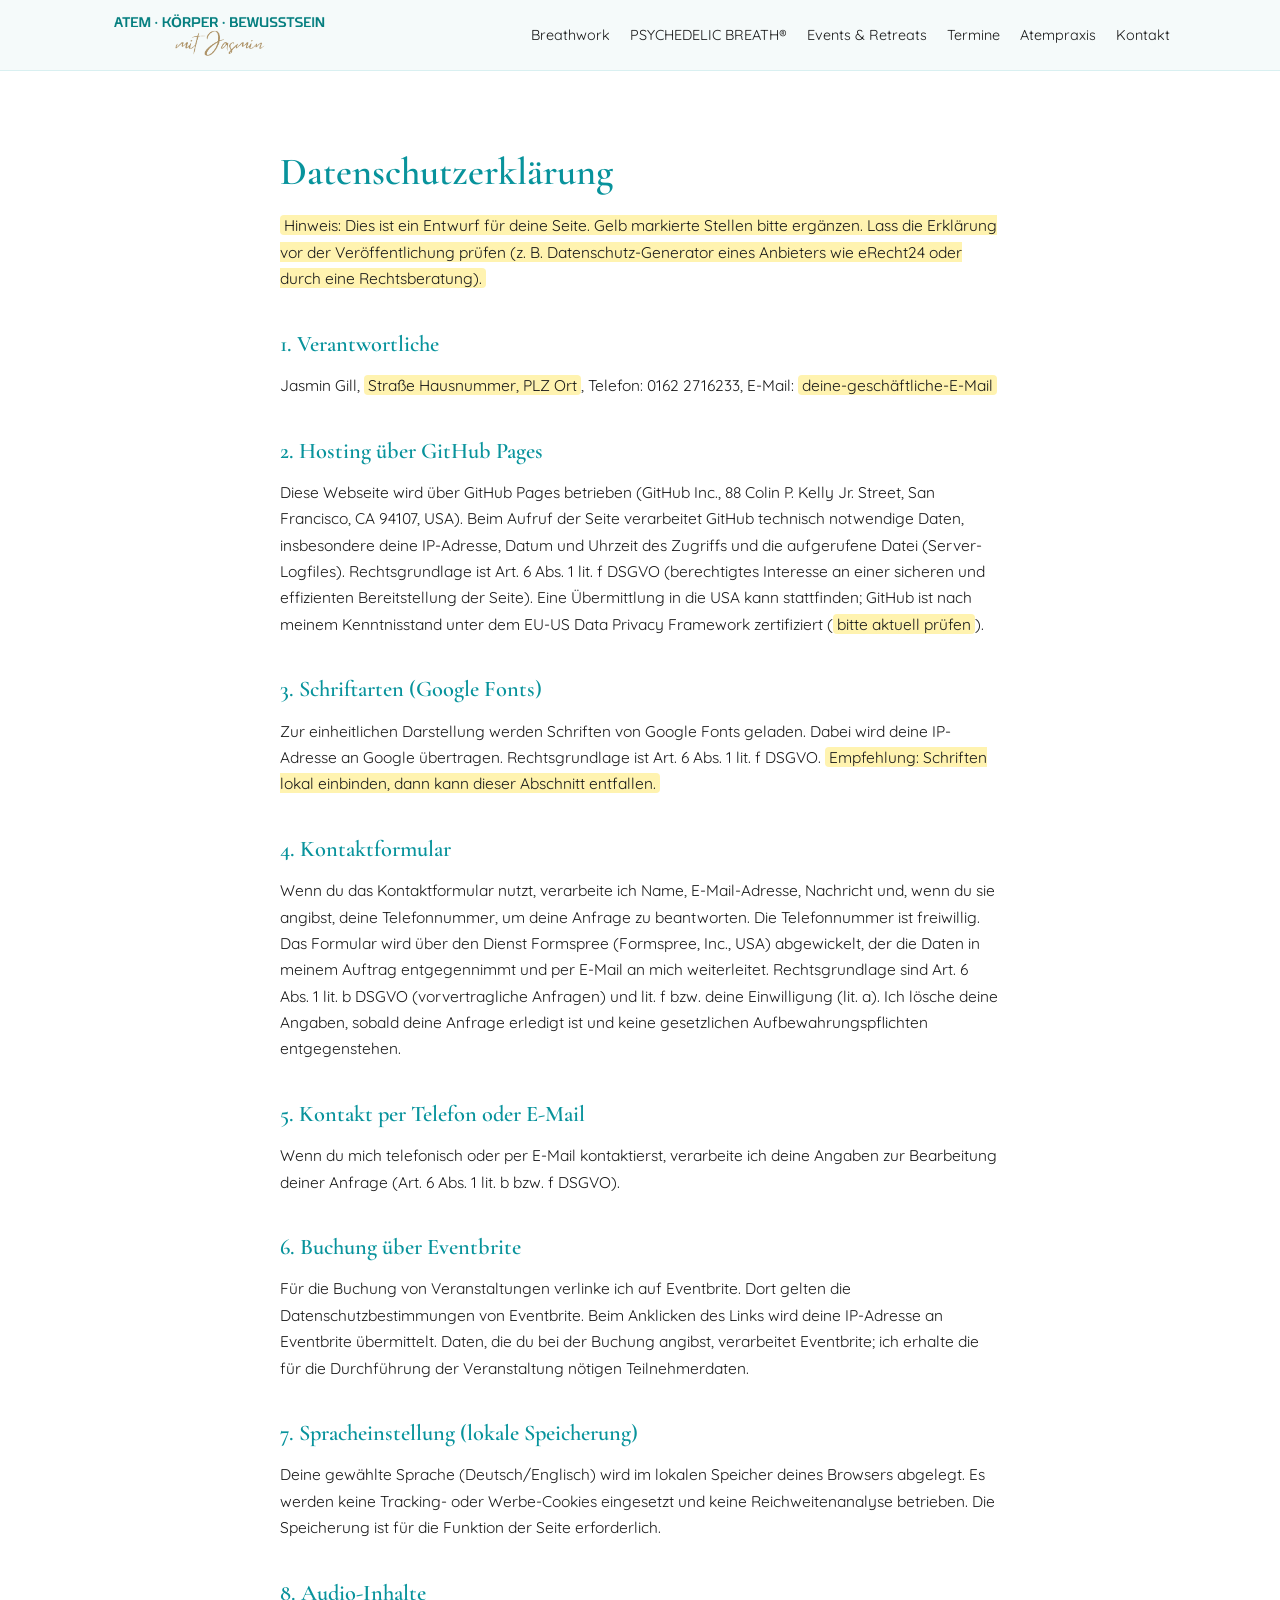
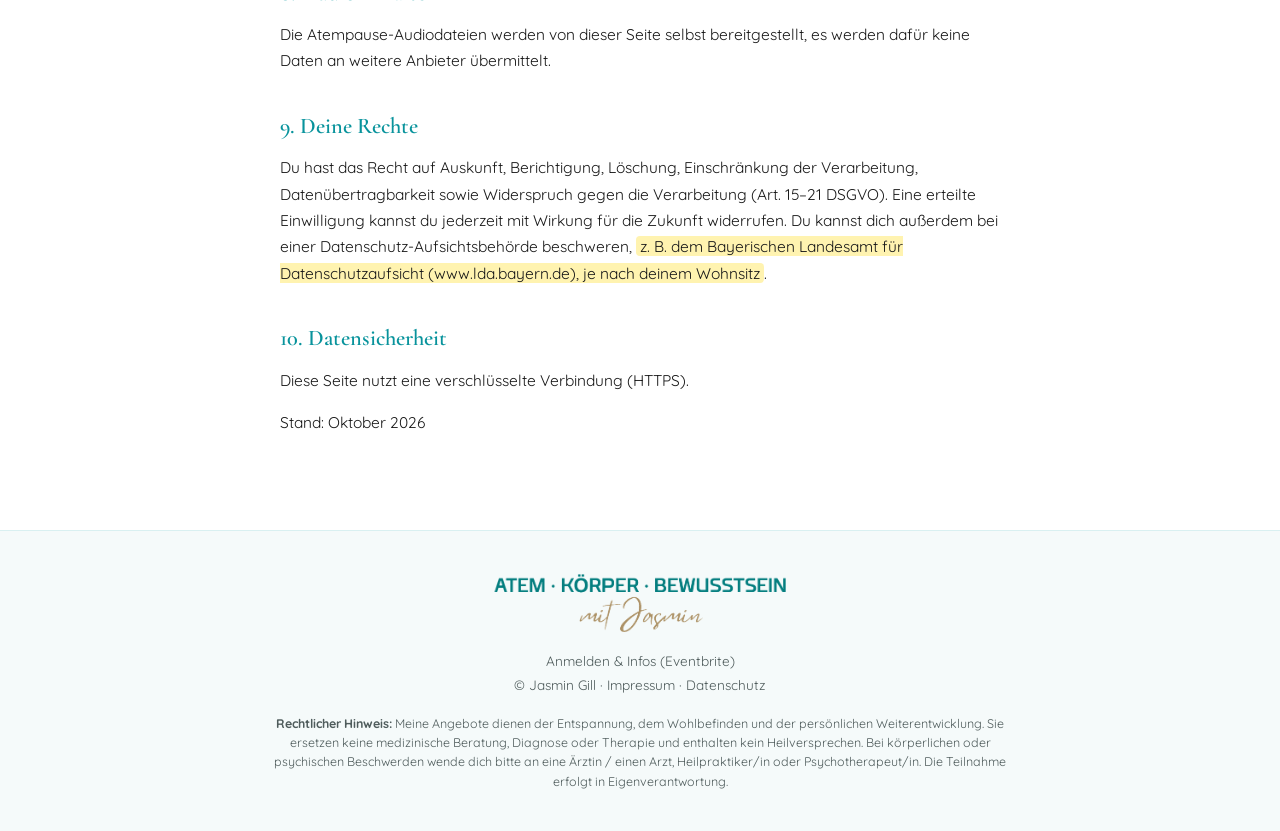
==== datenschutz.html @ 80bd42da "Add files via upload" ====
<!DOCTYPE html>
<html lang="de">
<head>
<meta charset="utf-8">
<meta name="viewport" content="width=device-width, initial-scale=1, viewport-fit=cover">
<title>Datenschutz · Jasmin Gill</title>
<meta name="robots" content="noindex">
<link href="https://fonts.googleapis.com/css2?family=Cormorant+Garamond:ital,wght@0,500;0,600;0,700;1,500&family=Quicksand:wght@400;500;600;700&display=swap" rel="stylesheet">
<link rel="stylesheet" href="style.css">
</head>
<body>
<header><nav>
  <a href="index.html"><img class="logo-img" src="images/logo.svg" alt="Atem · Körper · Bewusstsein mit Jasmin"></a>
  <ul>
    <li><a href="index.html#breathwork" data-i="n1">Breathwork</a></li>
    <li><a href="psychedelic-breath.html">PSYCHEDELIC BREATH®</a></li>
    <li><a href="index.html#events" data-i="n3">Events & Retreats</a></li>
    <li><a href="index.html#termine" data-i="n6">Termine</a></li>
    <li><a href="index.html#atempraxis" data-i="n4">Atempraxis</a></li>
    <li><a href="index.html#kontakt" data-i="n5">Kontakt</a></li>
  </ul>
</nav></header>
<div class="white"><section class="legal">
<h1>Datenschutzerklärung</h1>
<p><mark>Hinweis: Dies ist ein Entwurf für deine Seite. Gelb markierte Stellen bitte ergänzen. Lass die Erklärung vor der Veröffentlichung prüfen (z. B. Datenschutz-Generator eines Anbieters wie eRecht24 oder durch eine Rechtsberatung).</mark></p>
<h2>1. Verantwortliche</h2>
<p>Jasmin Gill, <mark>Straße Hausnummer, PLZ Ort</mark>, Telefon: 0162 2716233, E-Mail: <mark>deine-geschäftliche-E-Mail</mark></p>
<h2>2. Hosting über GitHub Pages</h2>
<p>Diese Webseite wird über GitHub Pages betrieben (GitHub Inc., 88 Colin P. Kelly Jr. Street, San Francisco, CA 94107, USA). Beim Aufruf der Seite verarbeitet GitHub technisch notwendige Daten, insbesondere deine IP-Adresse, Datum und Uhrzeit des Zugriffs und die aufgerufene Datei (Server-Logfiles). Rechtsgrundlage ist Art. 6 Abs. 1 lit. f DSGVO (berechtigtes Interesse an einer sicheren und effizienten Bereitstellung der Seite). Eine Übermittlung in die USA kann stattfinden; GitHub ist nach meinem Kenntnisstand unter dem EU-US Data Privacy Framework zertifiziert (<mark>bitte aktuell prüfen</mark>).</p>
<h2>3. Schriftarten (Google Fonts)</h2>
<p>Zur einheitlichen Darstellung werden Schriften von Google Fonts geladen. Dabei wird deine IP-Adresse an Google übertragen. Rechtsgrundlage ist Art. 6 Abs. 1 lit. f DSGVO. <mark>Empfehlung: Schriften lokal einbinden, dann kann dieser Abschnitt entfallen.</mark></p>
<h2>4. Kontaktformular</h2>
<p>Wenn du das Kontaktformular nutzt, verarbeite ich Name, E-Mail-Adresse, Nachricht und, wenn du sie angibst, deine Telefonnummer, um deine Anfrage zu beantworten. Die Telefonnummer ist freiwillig. Das Formular wird über den Dienst Formspree (Formspree, Inc., USA) abgewickelt, der die Daten in meinem Auftrag entgegennimmt und per E-Mail an mich weiterleitet. Rechtsgrundlage sind Art. 6 Abs. 1 lit. b DSGVO (vorvertragliche Anfragen) und lit. f bzw. deine Einwilligung (lit. a). Ich lösche deine Angaben, sobald deine Anfrage erledigt ist und keine gesetzlichen Aufbewahrungspflichten entgegenstehen.</p>
<h2>5. Kontakt per Telefon oder E-Mail</h2>
<p>Wenn du mich telefonisch oder per E-Mail kontaktierst, verarbeite ich deine Angaben zur Bearbeitung deiner Anfrage (Art. 6 Abs. 1 lit. b bzw. f DSGVO).</p>
<h2>6. Buchung über Eventbrite</h2>
<p>Für die Buchung von Veranstaltungen verlinke ich auf Eventbrite. Dort gelten die Datenschutzbestimmungen von Eventbrite. Beim Anklicken des Links wird deine IP-Adresse an Eventbrite übermittelt. Daten, die du bei der Buchung angibst, verarbeitet Eventbrite; ich erhalte die für die Durchführung der Veranstaltung nötigen Teilnehmerdaten.</p>
<h2>7. Spracheinstellung (lokale Speicherung)</h2>
<p>Deine gewählte Sprache (Deutsch/Englisch) wird im lokalen Speicher deines Browsers abgelegt. Es werden keine Tracking- oder Werbe-Cookies eingesetzt und keine Reichweitenanalyse betrieben. Die Speicherung ist für die Funktion der Seite erforderlich.</p>
<h2>8. Audio-Inhalte</h2>
<p>Die Atempause-Audiodateien werden von dieser Seite selbst bereitgestellt, es werden dafür keine Daten an weitere Anbieter übermittelt.</p>
<h2>9. Deine Rechte</h2>
<p>Du hast das Recht auf Auskunft, Berichtigung, Löschung, Einschränkung der Verarbeitung, Datenübertragbarkeit sowie Widerspruch gegen die Verarbeitung (Art. 15–21 DSGVO). Eine erteilte Einwilligung kannst du jederzeit mit Wirkung für die Zukunft widerrufen. Du kannst dich außerdem bei einer Datenschutz-Aufsichtsbehörde beschweren, <mark>z. B. dem Bayerischen Landesamt für Datenschutzaufsicht (www.lda.bayern.de), je nach deinem Wohnsitz</mark>.</p>
<h2>10. Datensicherheit</h2>
<p>Diese Seite nutzt eine verschlüsselte Verbindung (HTTPS).</p>
<p>Stand: Oktober 2026</p>

</section></div>
<footer>
  <img class="logo-img" src="images/logo.svg" alt="Atem · Körper · Bewusstsein mit Jasmin">
  <a href="https://jasmingill.eventbrite.com" >Anmelden &amp; Infos (Eventbrite)</a><br>
  © Jasmin Gill · <a href="impressum.html" >Impressum</a> · <a href="datenschutz.html" >Datenschutz</a>
  <p class="disclaimer"><strong>Rechtlicher Hinweis:</strong> Meine Angebote dienen der Entspannung, dem Wohlbefinden und der persönlichen Weiterentwicklung. Sie ersetzen keine medizinische Beratung, Diagnose oder Therapie und enthalten kein Heilversprechen. Bei körperlichen oder psychischen Beschwerden wende dich bitte an eine Ärztin / einen Arzt, Heilpraktiker/in oder Psychotherapeut/in. Die Teilnahme erfolgt in Eigenverantwortung.</p>
</footer>
</body>
</html>
---- style.css ----
/* === FARBEN & SCHRIFTEN HIER ANPASSEN === */
:root{
  --bg:#F5FAFA; --card:#FFFFFF; --text:#191919; --muted:#4F5C5C;
  --main:#02b8c4; --primary:#047e82; --second:#08939c; --accent:#ac9165; --soft:#D9F0F1;
  --f-head:'Cormorant Garamond',Georgia,serif; --f-body:Quicksand,system-ui,sans-serif; --f-script:'Herr Von Muellerhoff','Brush Script MT',cursive;
  box-sizing:border-box; padding-top:env(safe-area-inset-top,0px); padding-bottom:env(safe-area-inset-bottom,0px);
}
@media (prefers-color-scheme:dark){:root:not([data-theme="light"]){--bg:#0F1616;--card:#182121;--text:#EAF2F2;--muted:#9DB0AF;--primary:#3CC6D2;--second:#02b8c4;--accent:#C9AE7D;--soft:#1F2C2D}}
:root[data-theme="dark"]{--bg:#0F1616;--card:#182121;--text:#EAF2F2;--muted:#9DB0AF;--primary:#3CC6D2;--second:#02b8c4;--accent:#C9AE7D;--soft:#1F2C2D}
html{scroll-behavior:smooth;scroll-padding-top:80px}
*{box-sizing:border-box}
body{margin:0;background:var(--bg);color:var(--text);font-family:var(--f-body);line-height:1.7}
h1,h2{font-family:var(--f-head);font-weight:600;color:var(--second);line-height:1.1;margin:0 0 .5em}
h3{font-family:var(--f-body);font-weight:600;line-height:1.2;margin:0 0 .5em}
h1{font-size:clamp(2.6rem,7vw,4.6rem)} h2{font-size:clamp(2rem,4.5vw,3rem)} h3{font-size:1.2rem}
a{color:inherit;text-decoration:none}
header{position:sticky;top:env(safe-area-inset-top,0px);z-index:9;background:var(--bg);border-bottom:1px solid var(--soft)}
nav{max-width:1100px;margin:auto;padding:12px 20px;display:flex;justify-content:space-between;align-items:center;gap:16px;flex-wrap:wrap}
/* LOGO-PLATZHALTER: später durch <img src="logo.svg" alt="Jasmin Gill"> ersetzen */
.lockup{display:flex;flex-direction:column;align-items:flex-start;line-height:1}
.lockup b{font-size:.62rem;font-weight:600;letter-spacing:.22em;color:var(--second)}
.lockup i{font-family:var(--f-script);font-style:normal;font-size:2.4rem;color:var(--accent);margin-top:0}
nav ul{display:flex;gap:20px;list-style:none;margin:0;padding:0;font-size:.9rem;flex-wrap:wrap;align-items:center}
nav ul a:hover{color:var(--accent)}
.langs button{background:none;border:0;font:inherit;font-size:.85rem;color:var(--muted);cursor:pointer;padding:2px 4px}
.langs button.on{color:var(--primary);font-weight:700;text-decoration:underline}
section{max-width:1100px;margin:auto;padding:80px 20px}
.herowrap{background:#fff url(images/hero.jpg) left center/cover no-repeat}
.hero{max-width:1100px;margin:auto;padding:90px 20px;min-height:540px;display:flex;justify-content:flex-end;align-items:center}
.hero>div{width:52%}
.hero h1{color:#08939c}.hero p{color:#4F5C5C;max-width:500px;margin:0 0 32px;font-size:1.05rem}
@media(max-width:760px){.herowrap{background-size:auto 340px;background-position:left top}.hero{display:block;padding-top:310px}.hero>div{width:100%}}
.btn{display:inline-block;background:var(--primary);color:#fff;padding:13px 28px;border-radius:40px;font-weight:500;font-size:.95rem;margin:0 8px 8px 0}
.btn.alt{background:none;border:1px solid var(--primary);color:var(--primary)}
.eyebrow{text-transform:uppercase;letter-spacing:.2em;font-size:.78rem;font-weight:600;color:var(--accent);margin-bottom:10px}
.grid{display:grid;gap:20px;grid-template-columns:repeat(auto-fit,minmax(240px,1fr))}
.card{background:linear-gradient(135deg,#08939c,#047e82);color:#fff;border-radius:18px;padding:28px}
.card h3{color:#fff}
.card p{color:rgba(255,255,255,.9);margin:0;font-size:.95rem}
.card small{display:block;margin-top:14px;color:#EAD9B5;font-size:.8rem}
.band{background:var(--soft)}
.white{background:var(--card)}
.card.light{background:var(--card);color:var(--text);border:1px solid var(--soft);box-shadow:0 6px 20px rgba(4,126,130,.08)}
.card.light h3{color:var(--primary)}.card.light p{color:var(--muted)}.card.light small{color:var(--accent)}
.lead{font-family:var(--f-body);font-size:1.1rem;max-width:700px;color:var(--muted);margin-bottom:40px}
.player{background:linear-gradient(135deg,#08939c,#047e82);color:#fff;border-radius:22px;padding:40px;text-align:center}
.player h2{color:#fff}.player p{opacity:.9}
.player audio{width:100%;max-width:460px;margin-top:18px}
.later{border:1px dashed var(--muted);border-radius:18px;padding:24px;text-align:center;color:var(--muted);font-size:.95rem}
footer{text-align:center;padding:40px 20px;color:var(--muted);font-size:.85rem;border-top:1px solid var(--soft)}
footer .lockup{align-items:center;margin-bottom:14px}

.logo-img{height:46px;width:auto;display:block}
@media(prefers-color-scheme:dark){:root:not([data-theme="light"]) .logo-img{background:#F5FAFA;padding:6px 10px;border-radius:10px}}
footer .logo-img{height:64px;margin:0 auto 14px}
.termine{display:grid;gap:14px}
.termin{display:flex;gap:18px;align-items:center;justify-content:space-between;flex-wrap:wrap;background:var(--card);border:1px solid var(--soft);border-radius:16px;padding:18px 22px}
.termin .d{font-weight:700;color:var(--primary);min-width:150px}.termin .d small{font-weight:400;color:var(--muted)}
.termin .t{flex:1;min-width:200px}.termin .t small{color:var(--muted);display:block}
.tag{display:inline-block;font-size:.7rem;letter-spacing:.08em;text-transform:uppercase;border:1px solid var(--accent);color:var(--accent);border-radius:20px;padding:1px 10px;margin-left:8px}
.btn.sm{padding:9px 20px;font-size:.85rem;margin:0}
.empty{color:var(--muted)}
form.kontakt{display:grid;gap:12px;max-width:560px}
form.kontakt input,form.kontakt textarea{font:inherit;padding:12px 14px;border:1px solid var(--soft);border-radius:12px;background:var(--card);color:var(--text)}
form.kontakt button{border:0;cursor:pointer;justify-self:start;font:inherit;font-weight:500}
.pagehead{background:linear-gradient(135deg,#08939c,#047e82);color:#fff;text-align:center;padding:90px 20px}
.pagehead h1{color:#fff;margin-bottom:.3em}.pagehead p{max-width:640px;margin:0 auto;font-size:1.1rem;opacity:.95}
.pagehead .eyebrow{color:#EAD9B5}
.quote{font-family:var(--f-head);font-size:1.7rem;color:var(--second);max-width:760px;line-height:1.35;margin:0 0 28px}
.prose{max-width:760px}.prose p{font-size:1.05rem;margin:0 0 1em}
.checks{list-style:none;padding:0;margin:0;display:grid;gap:14px;grid-template-columns:repeat(auto-fit,minmax(280px,1fr))}
.checks li{background:var(--card);border:1px solid var(--soft);border-radius:14px;padding:16px 18px 16px 50px;position:relative}
.checks li:before{content:"";position:absolute;left:20px;top:24px;width:14px;height:14px;border-radius:50%;background:var(--main)}
.note{border-left:4px solid var(--accent);background:var(--card);padding:18px 22px;border-radius:0 14px 14px 0;margin-top:30px;max-width:760px}

form.kontakt .consent{display:flex;gap:10px;align-items:flex-start;font-size:.85rem;color:var(--muted)}
form.kontakt .consent input{margin-top:4px;flex:none}
form.kontakt .consent a{text-decoration:underline}
.contra{background:var(--card);border:1px solid var(--accent);border-radius:18px;padding:30px;max-width:760px}
.contra ul{margin:14px 0;padding-left:20px}.contra li{padding:3px 0}
.disclaimer{max-width:760px;margin:18px auto 0;font-size:.78rem;line-height:1.55;color:var(--muted)}
.legal{max-width:760px}.legal h1{font-size:2.4rem}.legal h2{font-size:1.4rem;margin-top:1.8em}.legal h3{font-size:1.05rem;margin:1.2em 0 .3em;color:var(--text)}
.legal p,.legal li{font-size:.97rem}.legal mark{background:#fff3b0;color:#191919;padding:0 4px;border-radius:4px}
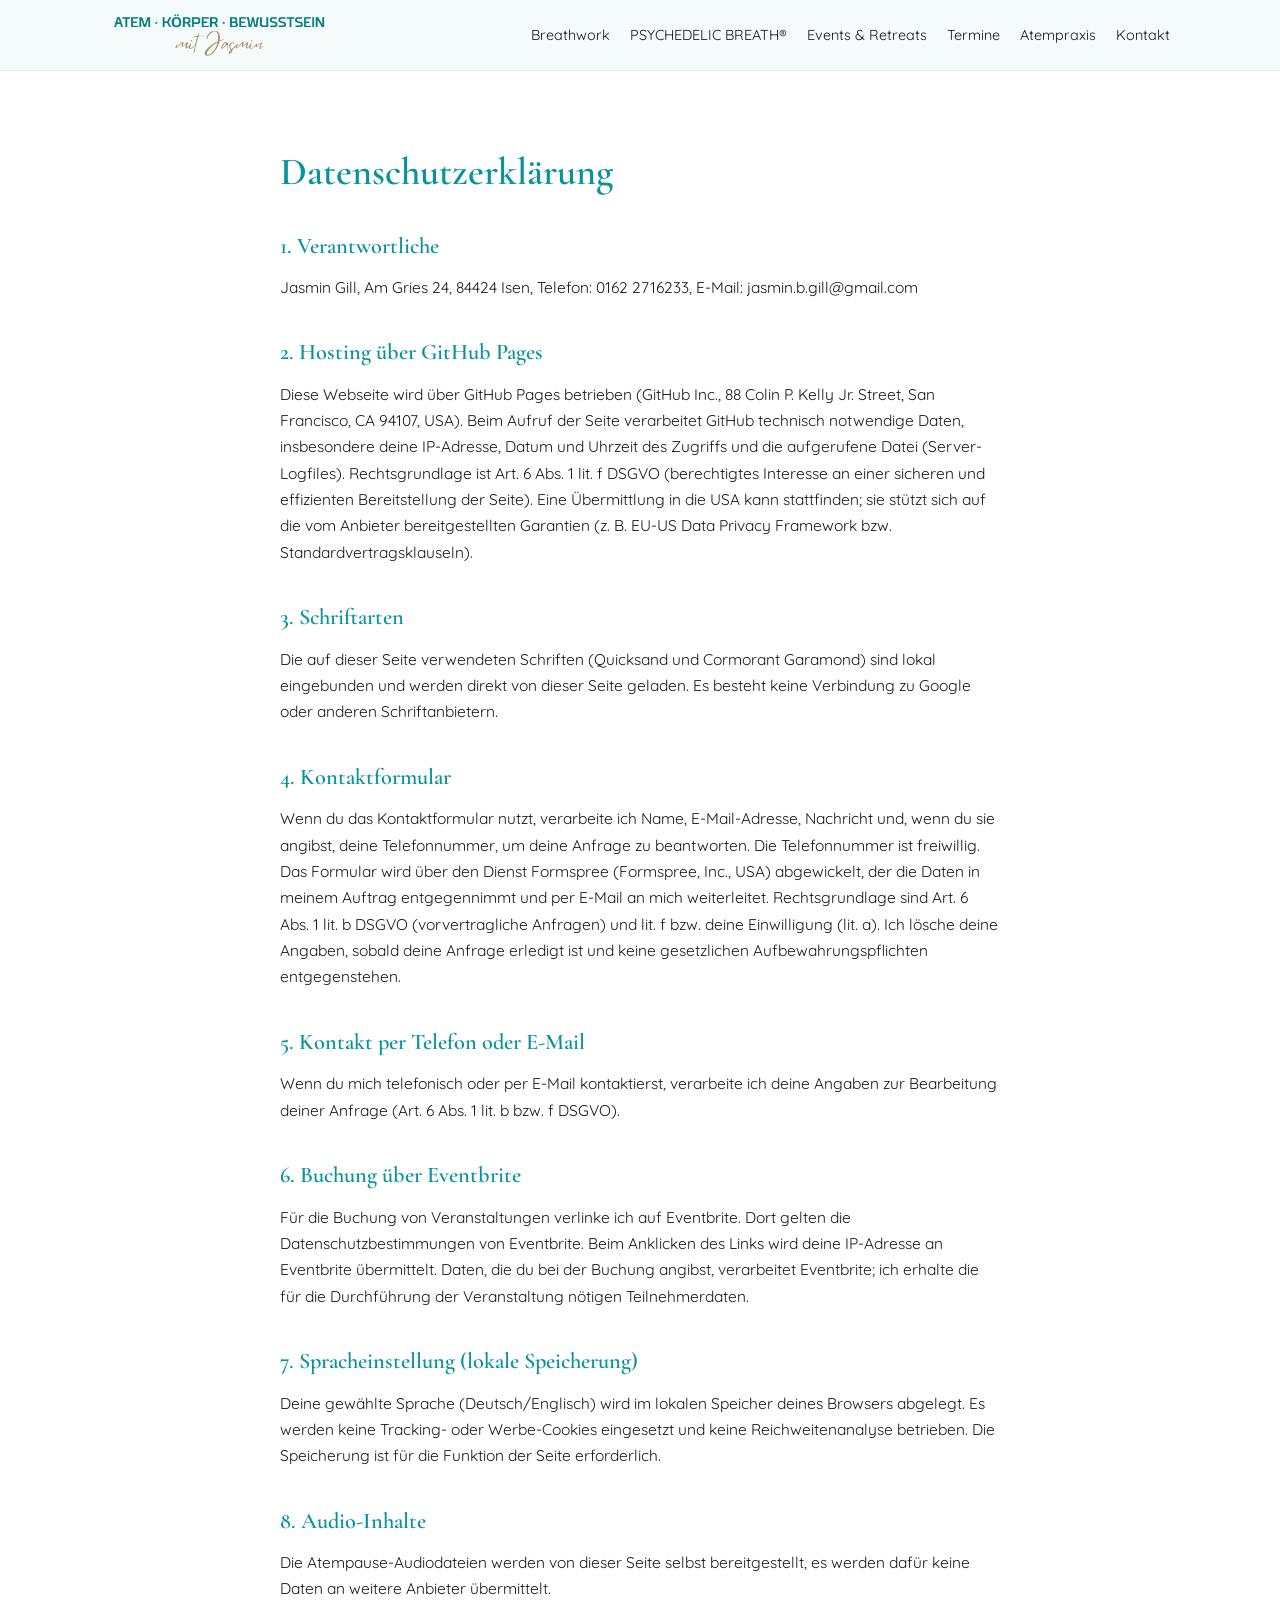
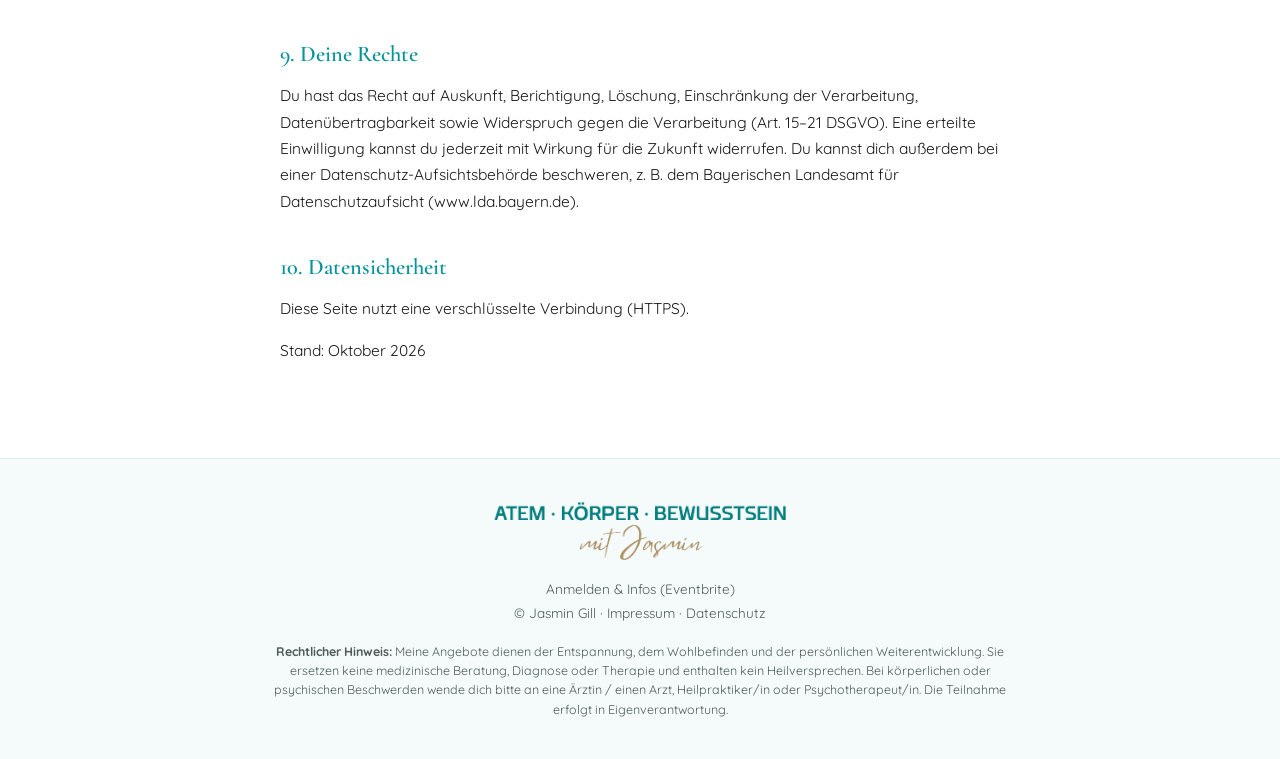
==== commit d503cd09: "Add files via upload" ====
--- a/datenschutz.html
+++ b/datenschutz.html
@@ -5,7 +5,6 @@
 <meta name="viewport" content="width=device-width, initial-scale=1, viewport-fit=cover">
 <title>Datenschutz · Jasmin Gill</title>
 <meta name="robots" content="noindex">
-<link href="https://fonts.googleapis.com/css2?family=Cormorant+Garamond:ital,wght@0,500;0,600;0,700;1,500&family=Quicksand:wght@400;500;600;700&display=swap" rel="stylesheet">
 <link rel="stylesheet" href="style.css">
 </head>
 <body>
@@ -22,13 +21,12 @@
 </nav></header>
 <div class="white"><section class="legal">
 <h1>Datenschutzerklärung</h1>
-<p><mark>Hinweis: Dies ist ein Entwurf für deine Seite. Gelb markierte Stellen bitte ergänzen. Lass die Erklärung vor der Veröffentlichung prüfen (z. B. Datenschutz-Generator eines Anbieters wie eRecht24 oder durch eine Rechtsberatung).</mark></p>
 <h2>1. Verantwortliche</h2>
-<p>Jasmin Gill, <mark>Straße Hausnummer, PLZ Ort</mark>, Telefon: 0162 2716233, E-Mail: <mark>deine-geschäftliche-E-Mail</mark></p>
+<p>Jasmin Gill, Am Gries 24, 84424 Isen, Telefon: 0162 2716233, E-Mail: jasmin.b.gill@gmail.com</p>
 <h2>2. Hosting über GitHub Pages</h2>
-<p>Diese Webseite wird über GitHub Pages betrieben (GitHub Inc., 88 Colin P. Kelly Jr. Street, San Francisco, CA 94107, USA). Beim Aufruf der Seite verarbeitet GitHub technisch notwendige Daten, insbesondere deine IP-Adresse, Datum und Uhrzeit des Zugriffs und die aufgerufene Datei (Server-Logfiles). Rechtsgrundlage ist Art. 6 Abs. 1 lit. f DSGVO (berechtigtes Interesse an einer sicheren und effizienten Bereitstellung der Seite). Eine Übermittlung in die USA kann stattfinden; GitHub ist nach meinem Kenntnisstand unter dem EU-US Data Privacy Framework zertifiziert (<mark>bitte aktuell prüfen</mark>).</p>
-<h2>3. Schriftarten (Google Fonts)</h2>
-<p>Zur einheitlichen Darstellung werden Schriften von Google Fonts geladen. Dabei wird deine IP-Adresse an Google übertragen. Rechtsgrundlage ist Art. 6 Abs. 1 lit. f DSGVO. <mark>Empfehlung: Schriften lokal einbinden, dann kann dieser Abschnitt entfallen.</mark></p>
+<p>Diese Webseite wird über GitHub Pages betrieben (GitHub Inc., 88 Colin P. Kelly Jr. Street, San Francisco, CA 94107, USA). Beim Aufruf der Seite verarbeitet GitHub technisch notwendige Daten, insbesondere deine IP-Adresse, Datum und Uhrzeit des Zugriffs und die aufgerufene Datei (Server-Logfiles). Rechtsgrundlage ist Art. 6 Abs. 1 lit. f DSGVO (berechtigtes Interesse an einer sicheren und effizienten Bereitstellung der Seite). Eine Übermittlung in die USA kann stattfinden; sie stützt sich auf die vom Anbieter bereitgestellten Garantien (z. B. EU-US Data Privacy Framework bzw. Standardvertragsklauseln).</p>
+<h2>3. Schriftarten</h2>
+<p>Die auf dieser Seite verwendeten Schriften (Quicksand und Cormorant Garamond) sind lokal eingebunden und werden direkt von dieser Seite geladen. Es besteht keine Verbindung zu Google oder anderen Schriftanbietern.</p>
 <h2>4. Kontaktformular</h2>
 <p>Wenn du das Kontaktformular nutzt, verarbeite ich Name, E-Mail-Adresse, Nachricht und, wenn du sie angibst, deine Telefonnummer, um deine Anfrage zu beantworten. Die Telefonnummer ist freiwillig. Das Formular wird über den Dienst Formspree (Formspree, Inc., USA) abgewickelt, der die Daten in meinem Auftrag entgegennimmt und per E-Mail an mich weiterleitet. Rechtsgrundlage sind Art. 6 Abs. 1 lit. b DSGVO (vorvertragliche Anfragen) und lit. f bzw. deine Einwilligung (lit. a). Ich lösche deine Angaben, sobald deine Anfrage erledigt ist und keine gesetzlichen Aufbewahrungspflichten entgegenstehen.</p>
 <h2>5. Kontakt per Telefon oder E-Mail</h2>
@@ -40,7 +38,7 @@
 <h2>8. Audio-Inhalte</h2>
 <p>Die Atempause-Audiodateien werden von dieser Seite selbst bereitgestellt, es werden dafür keine Daten an weitere Anbieter übermittelt.</p>
 <h2>9. Deine Rechte</h2>
-<p>Du hast das Recht auf Auskunft, Berichtigung, Löschung, Einschränkung der Verarbeitung, Datenübertragbarkeit sowie Widerspruch gegen die Verarbeitung (Art. 15–21 DSGVO). Eine erteilte Einwilligung kannst du jederzeit mit Wirkung für die Zukunft widerrufen. Du kannst dich außerdem bei einer Datenschutz-Aufsichtsbehörde beschweren, <mark>z. B. dem Bayerischen Landesamt für Datenschutzaufsicht (www.lda.bayern.de), je nach deinem Wohnsitz</mark>.</p>
+<p>Du hast das Recht auf Auskunft, Berichtigung, Löschung, Einschränkung der Verarbeitung, Datenübertragbarkeit sowie Widerspruch gegen die Verarbeitung (Art. 15–21 DSGVO). Eine erteilte Einwilligung kannst du jederzeit mit Wirkung für die Zukunft widerrufen. Du kannst dich außerdem bei einer Datenschutz-Aufsichtsbehörde beschweren, z. B. dem Bayerischen Landesamt für Datenschutzaufsicht (www.lda.bayern.de).</p>
 <h2>10. Datensicherheit</h2>
 <p>Diese Seite nutzt eine verschlüsselte Verbindung (HTTPS).</p>
 <p>Stand: Oktober 2026</p>
--- a/style.css
+++ b/style.css
@@ -1,3 +1,5 @@
+@font-face{font-family:Quicksand;src:url(fonts/quicksand-var.woff) format("woff");font-weight:300 700;font-style:normal;font-display:swap}
+@font-face{font-family:'Cormorant Garamond';src:url(fonts/cormorant-var.woff) format("woff");font-weight:300 700;font-style:normal;font-display:swap}
 /* === FARBEN & SCHRIFTEN HIER ANPASSEN === */
 :root{
   --bg:#F5FAFA; --card:#FFFFFF; --text:#191919; --muted:#4F5C5C;
@@ -81,3 +83,13 @@
 .disclaimer{max-width:760px;margin:18px auto 0;font-size:.78rem;line-height:1.55;color:var(--muted)}
 .legal{max-width:760px}.legal h1{font-size:2.4rem}.legal h2{font-size:1.4rem;margin-top:1.8em}.legal h3{font-size:1.05rem;margin:1.2em 0 .3em;color:var(--text)}
 .legal p,.legal li{font-size:.97rem}.legal mark{background:#fff3b0;color:#191919;padding:0 4px;border-radius:4px}
+
+.pagehead{background:linear-gradient(rgba(4,100,105,.40),rgba(4,100,105,.60)),url(images/header-psychedelicbreath.webp) center top/cover no-repeat;min-height:480px;display:flex;flex-direction:column;justify-content:flex-end;align-items:center;padding:80px 20px 56px}
+.pagehead h1,.pagehead p{text-shadow:0 2px 16px rgba(0,0,0,.45)}
+.checks li{padding:16px 20px}.checks li:before{display:none}
+.checks li strong:before{content:"\2022\00a0";color:var(--main);font-size:1.3em;line-height:1}
+.contra-card{background:#08939c;color:#fff;border-radius:18px;padding:30px 36px;display:grid;grid-template-columns:1fr 1fr;gap:0 40px;max-width:820px}
+.contra-card ul{margin:0;padding-left:20px}.contra-card li{padding:5px 0}
+.contra-note{max-width:760px;margin-top:26px;color:var(--muted)}
+@media(max-width:700px){.contra-card{grid-template-columns:1fr;padding:24px}}
+.fmsg{margin:4px 0 0;font-size:.95rem}.fmsg.ok{color:var(--primary)}.fmsg.err{color:#b3261e}
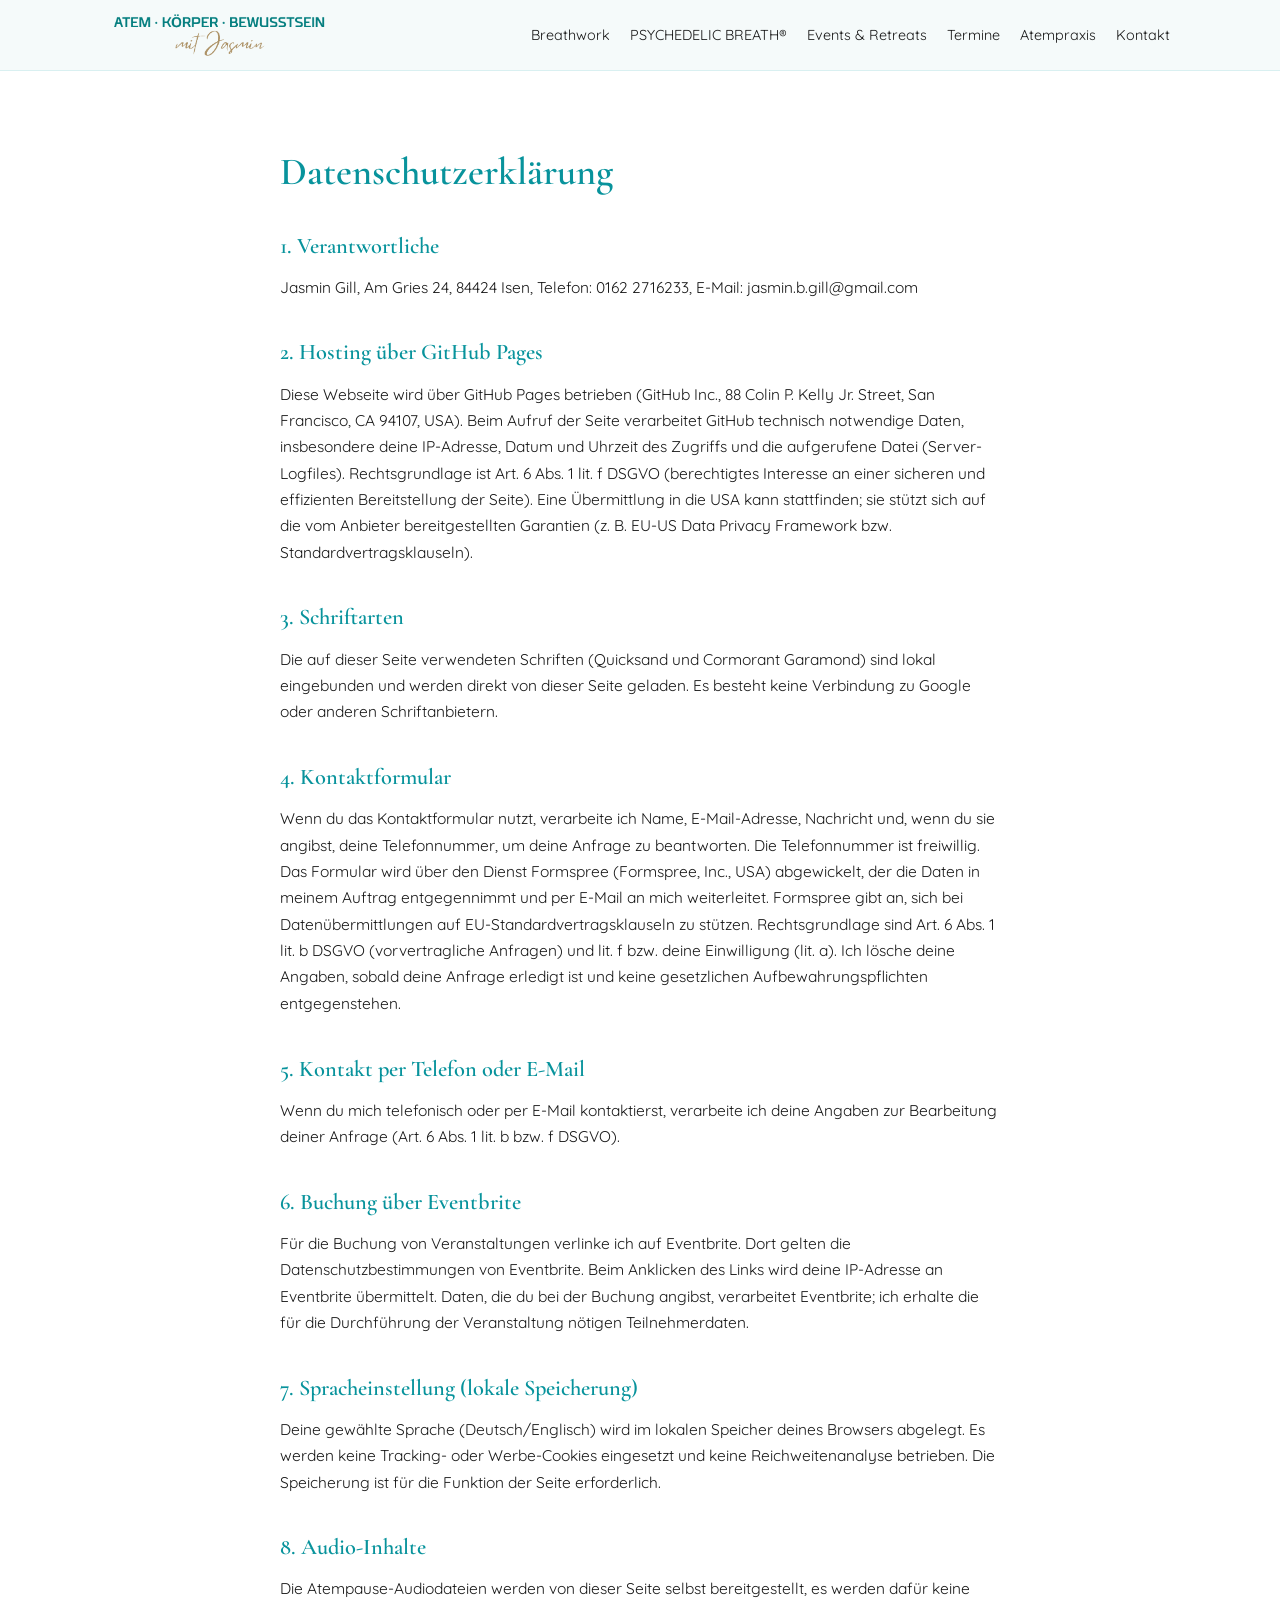
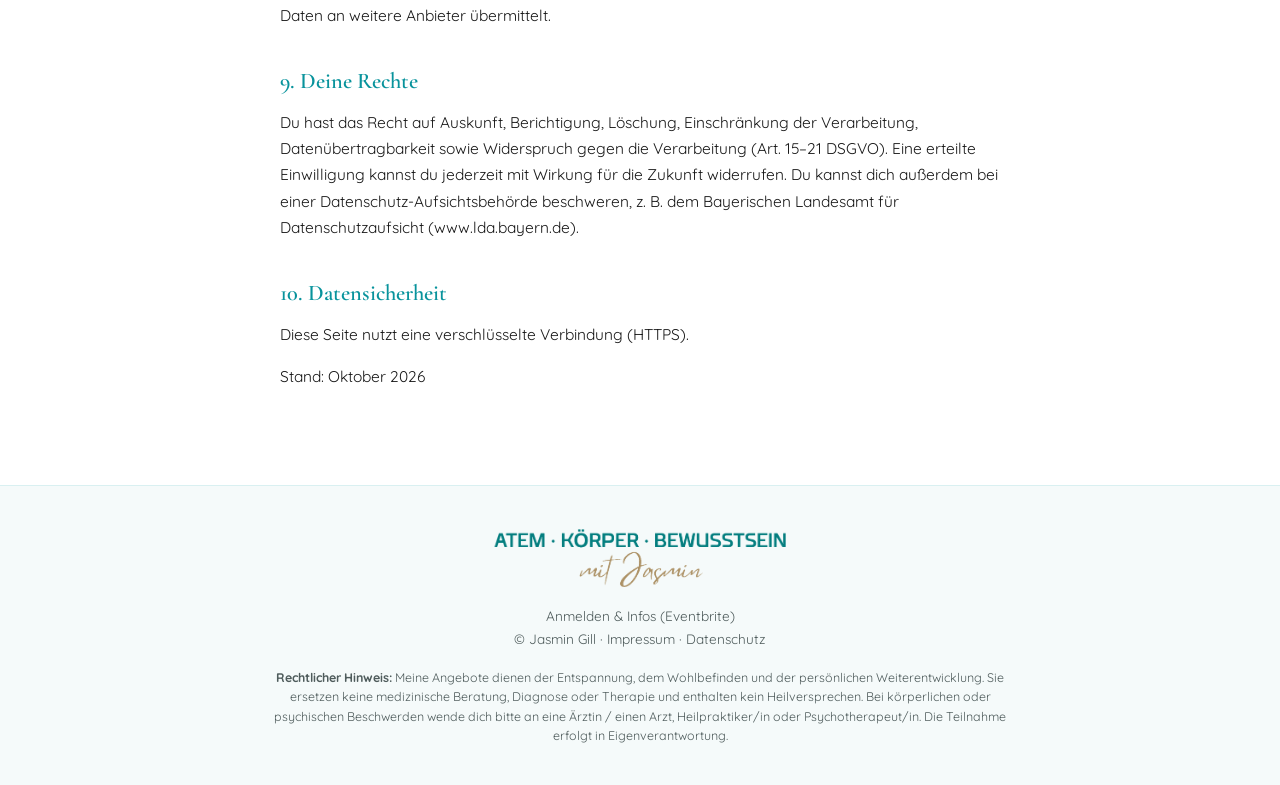
==== commit 92d93046: "Add files via upload" ====
--- a/datenschutz.html
+++ b/datenschutz.html
@@ -28,7 +28,7 @@
 <h2>3. Schriftarten</h2>
 <p>Die auf dieser Seite verwendeten Schriften (Quicksand und Cormorant Garamond) sind lokal eingebunden und werden direkt von dieser Seite geladen. Es besteht keine Verbindung zu Google oder anderen Schriftanbietern.</p>
 <h2>4. Kontaktformular</h2>
-<p>Wenn du das Kontaktformular nutzt, verarbeite ich Name, E-Mail-Adresse, Nachricht und, wenn du sie angibst, deine Telefonnummer, um deine Anfrage zu beantworten. Die Telefonnummer ist freiwillig. Das Formular wird über den Dienst Formspree (Formspree, Inc., USA) abgewickelt, der die Daten in meinem Auftrag entgegennimmt und per E-Mail an mich weiterleitet. Rechtsgrundlage sind Art. 6 Abs. 1 lit. b DSGVO (vorvertragliche Anfragen) und lit. f bzw. deine Einwilligung (lit. a). Ich lösche deine Angaben, sobald deine Anfrage erledigt ist und keine gesetzlichen Aufbewahrungspflichten entgegenstehen.</p>
+<p>Wenn du das Kontaktformular nutzt, verarbeite ich Name, E-Mail-Adresse, Nachricht und, wenn du sie angibst, deine Telefonnummer, um deine Anfrage zu beantworten. Die Telefonnummer ist freiwillig. Das Formular wird über den Dienst Formspree (Formspree, Inc., USA) abgewickelt, der die Daten in meinem Auftrag entgegennimmt und per E-Mail an mich weiterleitet. Formspree gibt an, sich bei Datenübermittlungen auf EU-Standardvertragsklauseln zu stützen. Rechtsgrundlage sind Art. 6 Abs. 1 lit. b DSGVO (vorvertragliche Anfragen) und lit. f bzw. deine Einwilligung (lit. a). Ich lösche deine Angaben, sobald deine Anfrage erledigt ist und keine gesetzlichen Aufbewahrungspflichten entgegenstehen.</p>
 <h2>5. Kontakt per Telefon oder E-Mail</h2>
 <p>Wenn du mich telefonisch oder per E-Mail kontaktierst, verarbeite ich deine Angaben zur Bearbeitung deiner Anfrage (Art. 6 Abs. 1 lit. b bzw. f DSGVO).</p>
 <h2>6. Buchung über Eventbrite</h2>
--- a/style.css
+++ b/style.css
@@ -87,9 +87,11 @@
 .pagehead{background:linear-gradient(rgba(4,100,105,.40),rgba(4,100,105,.60)),url(images/header-psychedelicbreath.webp) center top/cover no-repeat;min-height:480px;display:flex;flex-direction:column;justify-content:flex-end;align-items:center;padding:80px 20px 56px}
 .pagehead h1,.pagehead p{text-shadow:0 2px 16px rgba(0,0,0,.45)}
 .checks li{padding:16px 20px}.checks li:before{display:none}
-.checks li strong:before{content:"\2022\00a0";color:var(--main);font-size:1.3em;line-height:1}
 .contra-card{background:#08939c;color:#fff;border-radius:18px;padding:30px 36px;display:grid;grid-template-columns:1fr 1fr;gap:0 40px;max-width:820px}
 .contra-card ul{margin:0;padding-left:20px}.contra-card li{padding:5px 0}
 .contra-note{max-width:760px;margin-top:26px;color:var(--muted)}
 @media(max-width:700px){.contra-card{grid-template-columns:1fr;padding:24px}}
 .fmsg{margin:4px 0 0;font-size:.95rem}.fmsg.ok{color:var(--primary)}.fmsg.err{color:#b3261e}
+
+.quote{color:var(--accent)}
+.prose p.quote{font-size:1.7rem;line-height:1.35;margin:8px 0 26px}
